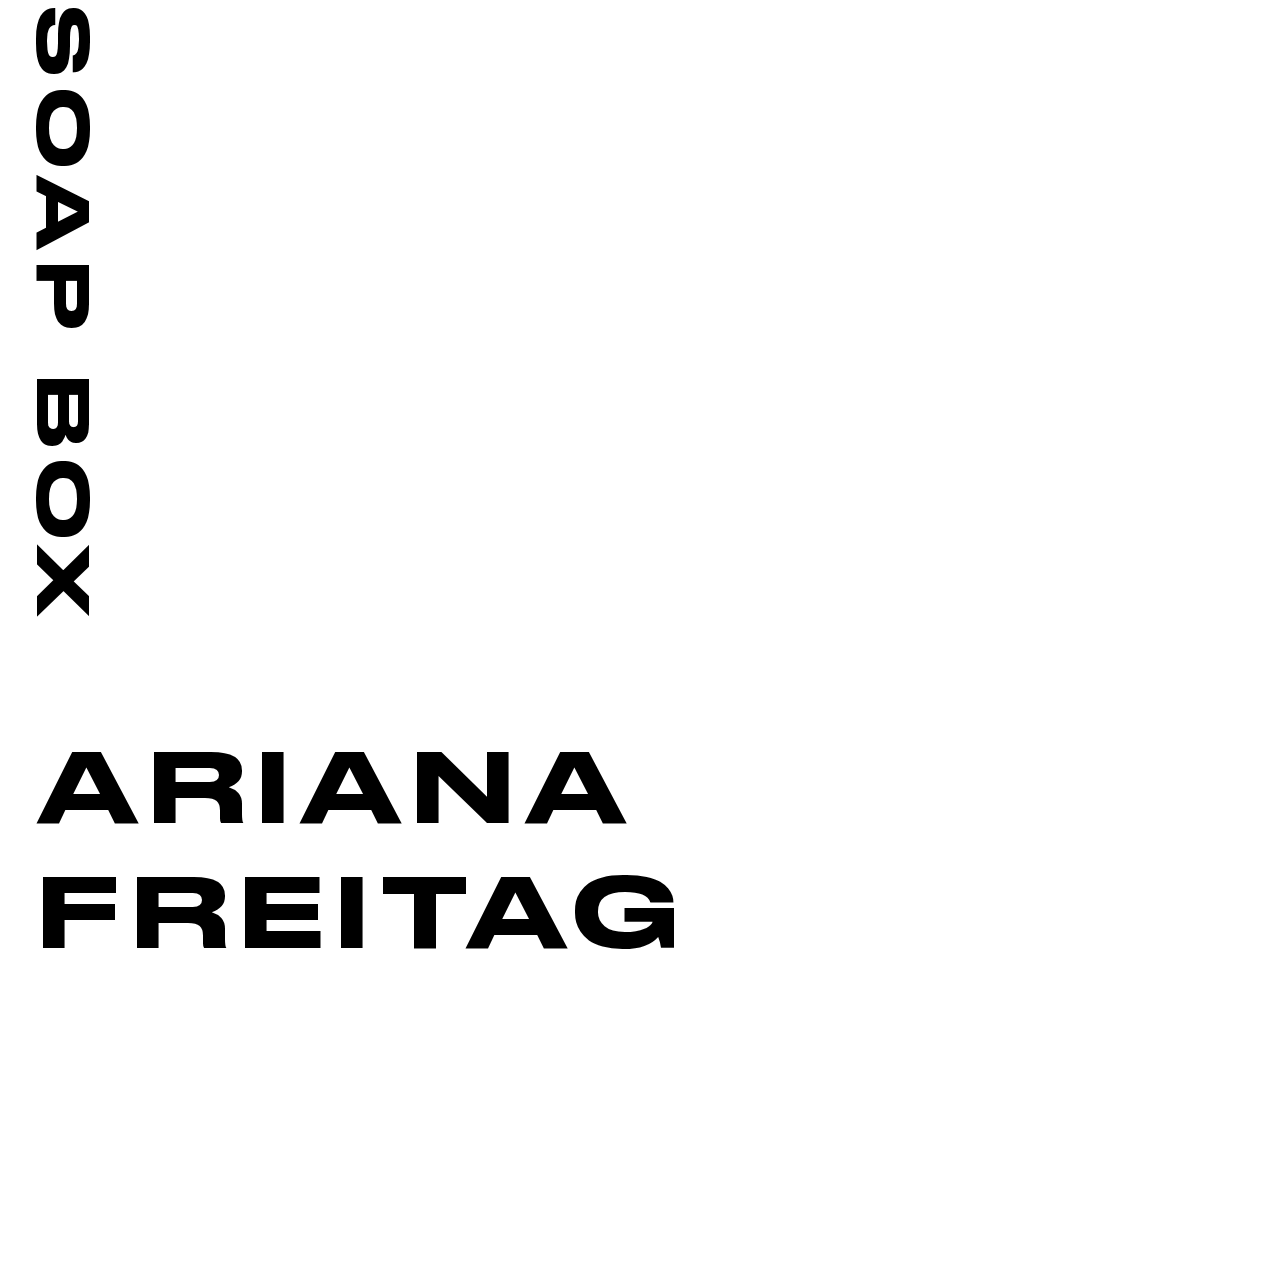
==== thoughts.html @ 014ad8ce "made it good" ====
<!DOCTYPE html>
<html>
  <head>
    <!-- link to stylesheets depending on screen size -->
    <link rel="stylesheet" href="thoughts.css" />
    <link
      href="https://fonts.googleapis.com/css2?family=Mukta+Mahee:wght@300&display=swap"
      rel="stylesheet"
    />
  </head>
  <body>
    <a href="index.html">
      <div class="title"><p id="name">ARIANA FREITAG</p></div>
    </a>

    <div class="title"><p id="thoughts">SOAP BOX</p></div>
  </body>
</html>
---- thoughts.css ----
@font-face {
	font-family: druk;
	src: url('Druk Wide Medium.ttf');
}

html {
	cursor: crosshair;
}

body {
	cursor: auto;
	background-color: white;
	overflow-x: hidden;
  overflow-y: hidden;
}

a:link {
  color: black;
	text-decoration: none;
	cursor: crosshair;
}

#name:hover {
	background-image: linear-gradient(#1488CC, #2B32B2);
	-webkit-text-fill-color: transparent;
	-webkit-background-clip: text;
}

.title {
	cursor: crosshair;
	font-family: druk;
	letter-spacing: 12px;
}

#name {
	font-size: 95px;
	width: 100%;
	position: fixed;
	left: 3%;
	top: 70%;
}

#thoughts {
	width: 100%;
	font-size: 70px;
	position: absolute;
	transform: rotate(90deg);
  transform-origin: left top;
	top: -7%;
	left: 8.5%;
}
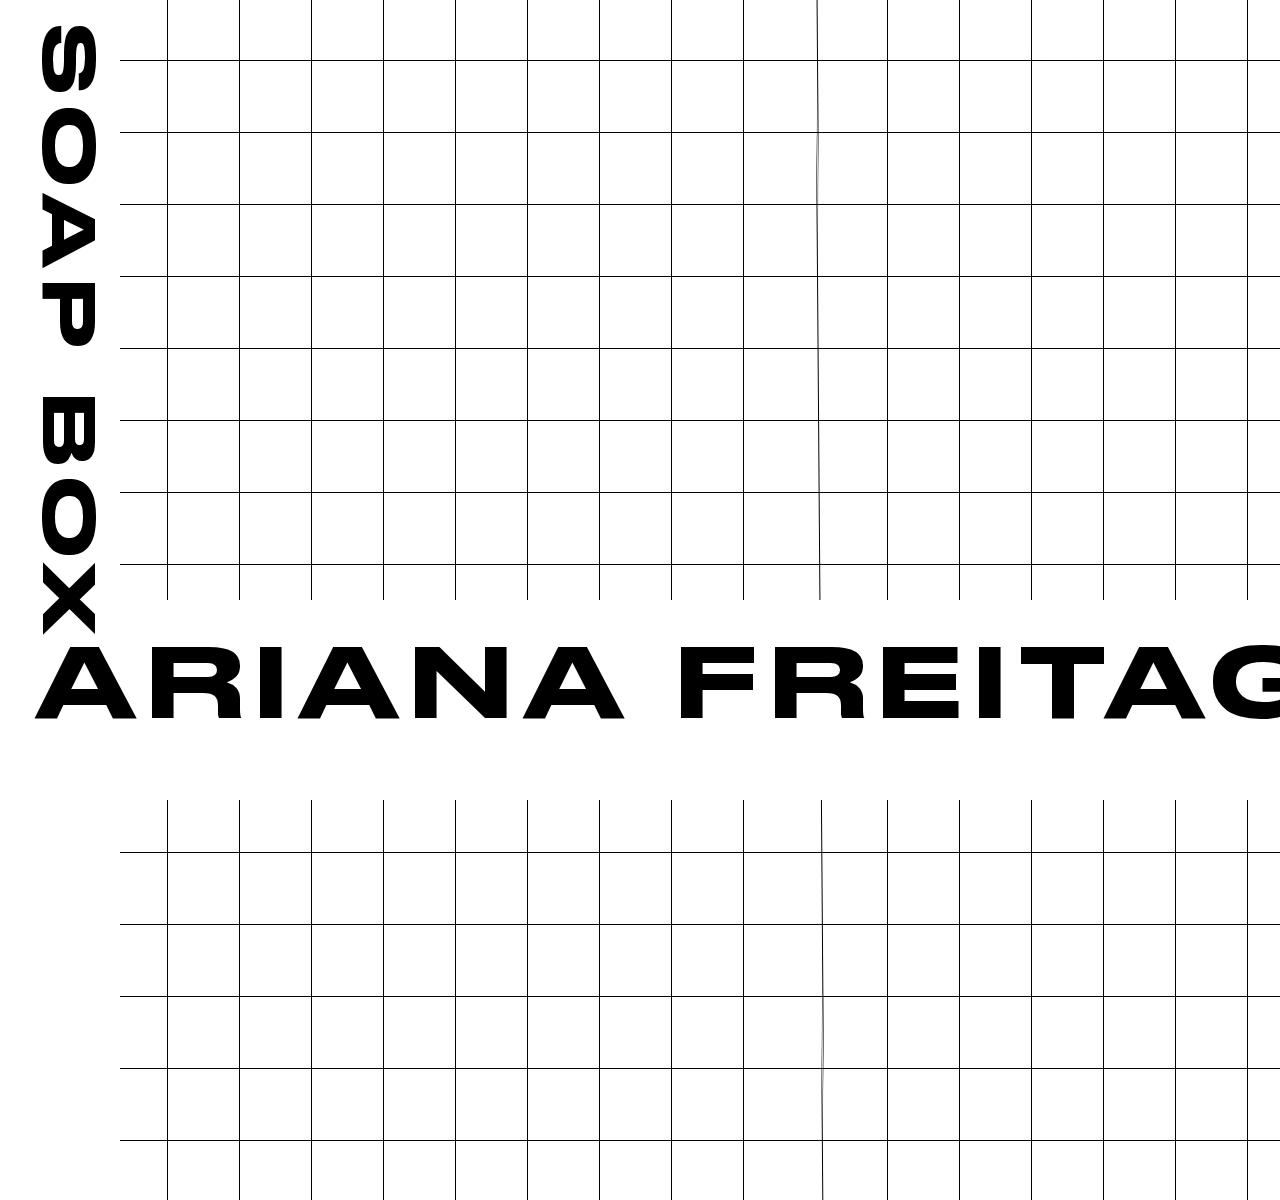
==== commit bae0b86e: "added dragscroll" ====
--- a/thoughts.html
+++ b/thoughts.html
@@ -7,12 +7,17 @@
       href="https://fonts.googleapis.com/css2?family=Mukta+Mahee:wght@300&display=swap"
       rel="stylesheet"
     />
+    <script src="action.js"></script>
+    <title>SOAPBOX</title>
   </head>
-  <body>
+  <body class="dragscroll">
     <a href="index.html">
       <div class="title"><p id="name">ARIANA FREITAG</p></div>
     </a>
 
     <div class="title"><p id="thoughts">SOAP BOX</p></div>
+    <div id="white_bg_btm"></div>
+    <div id="white_bg_side"></div>
+    <img id="cloud" src="test_scroll.jpeg" />
   </body>
 </html>
--- a/thoughts.css
+++ b/thoughts.css
@@ -8,7 +8,7 @@
 }
 
 body {
-	cursor: auto;
+	cursor: crosshair;
 	background-color: white;
 	overflow-x: hidden;
   overflow-y: hidden;
@@ -18,6 +18,10 @@
   color: black;
 	text-decoration: none;
 	cursor: crosshair;
+}
+
+a:visited {
+  color: black;
 }
 
 #name:hover {
@@ -33,19 +37,50 @@
 }
 
 #name {
+	z-index: 6;
 	font-size: 95px;
-	width: 100%;
+	width: 1400px;
 	position: fixed;
-	left: 3%;
-	top: 70%;
+	left: 36px;
+	top: 525px;
+	background-color: white;
 }
 
 #thoughts {
-	width: 100%;
+	z-index: 6;
+	width: 621px;
 	font-size: 70px;
-	position: absolute;
+	position: fixed;
 	transform: rotate(90deg);
   transform-origin: left top;
-	top: -7%;
-	left: 8.5%;
+	top: -45px;
+	left: 115px;
+	background-color: white;
 }
+
+#white_bg_btm {
+	z-index: 5;
+	width: 1400px;
+	height: 200px;
+	position: fixed;
+	left: 36px;
+	top: 600px;
+	background-color: white;
+}
+
+#white_bg_side{
+	z-index: 5;
+	width: 1400px;
+	height: 200px;
+	position: fixed;
+	left: 36px;
+	top: 600px;
+	background-color: white;
+}
+
+#cloud {
+	z-index: 1;
+	position: absolute;
+	top: 0px;
+	left: 120px;
+}
